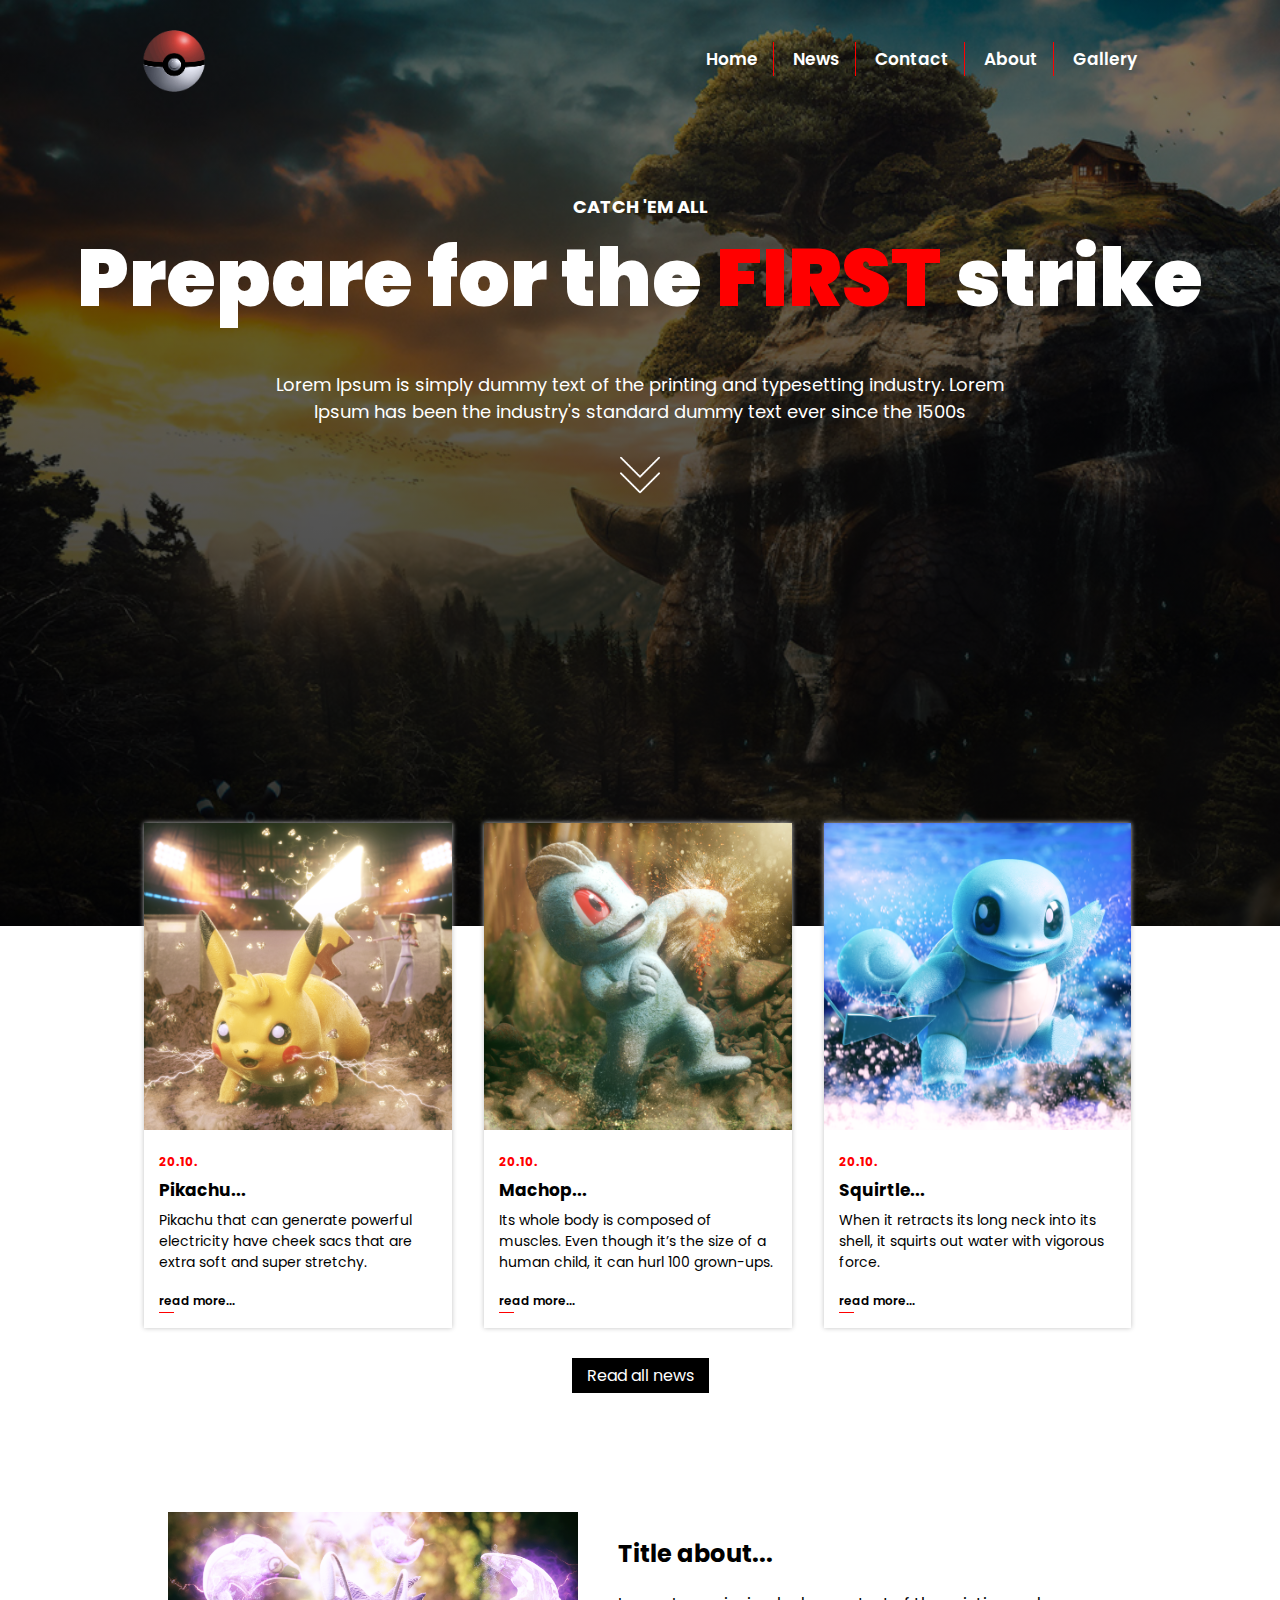
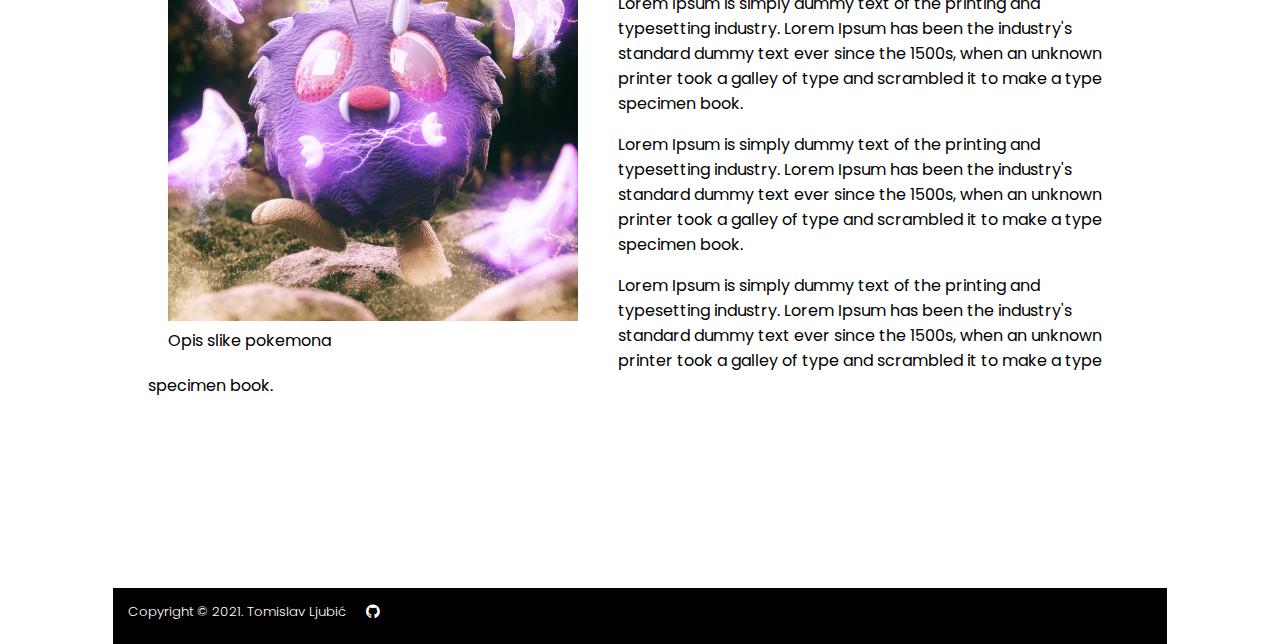
==== Projekt/Index.html @ a2834e58 "Initial commit" ====
<!DOCTYPE html>
<html lang="en">
<head>
    <meta charset="UTF-8">
    <meta http-equiv="X-UA-Compatible" content="IE=edge">
    <meta name="description" content="Projektni zadatak iz kolegija 'Napredne tehnike programiranja web servisa (.open-source)'">
    <meta name="keywords" content="HTML, CSS">
    <meta name="author" content="Tomislav Ljubić">
    <meta name="viewport" content="width=device-width, initial-scale=1.0">
    <link rel="stylesheet" href="style.css">

    <link rel="preconnect" href="https://fonts.googleapis.com">
    <link rel="preconnect" href="https://fonts.gstatic.com" crossorigin>
    <link href="https://fonts.googleapis.com/css2?family=Poppins&display=swap" rel="stylesheet">

    <link rel="stylesheet" href="https://cdnjs.cloudflare.com/ajax/libs/font-awesome/4.7.0/css/font-awesome.min.css">

    <title>Pokemons</title>
</head>
<body>

    <header>
        <nav>
            <div class="logo">
                <img src="Slike/Logo-pokemon.png">
            </div>

            <div class="navigation-list">
                <ul>
                    <li><a href="Index.html">Home</a></li>
                    <li><a href="News.html">News</a></li>
                    <li><a href="#">Contact</a></li>
                    <li><a href="#">About</a></li>
                    <li><a href="#">Gallery</a></li>
                </ul>
            </div>

        </nav>

        <div class="clear"></div>

        <div class="header-text">
            <h3>Catch 'em all</h3>
            <h1>Prepare for the <span class="red-bold">first</span> strike</h1>
            <p>Lorem Ipsum is simply dummy text of the printing and typesetting industry. Lorem Ipsum has been the industry's standard dummy text ever since the 1500s</p>
            <img src="Slike/down-arrow (1).png">
        </div>

    </header>


    <main>
        <div class="news">
            <article>
                <a href="#"><img src="Slike/Pikachu.png"></a>
                <div class="content">
                    <h4>20.10.</h4>
                    <a href="#"><h3>Pikachu...</h3></a>
                    <p>Pikachu that can generate powerful electricity have cheek sacs that are extra soft and super stretchy.</p>
                    <a href="#"><span class="line">read more...</span></a>
                </div>
            </article>

            <article>
                <a href="#"><img src="Slike/Machop.png"></a>
                <div class="content">
                    <h4>20.10.</h4>               
                    <a href="#"><h3>Machop...</h3></a>
                    <p>Its whole body is composed of muscles. Even though it’s the size of a human child, it can hurl 100 grown-ups.</p>
                    <a href="#"><span class="line">read more...</span></a>
                </div>
            </article>

            <article>
                <a href=#><img src="Slike/Squirtle.png"></a>
                <div class="content">
                    <h4>20.10.</h4>
                    <a href="#"><h3>Squirtle...</h3></a>
                    <p>When it retracts its long neck into its shell, it squirts out water with vigorous force.</p>
                    <a href="#"><span class="line">read more...</span></a>
                </div>
            </article>

            <div class="clear"></div>

            <div class="button">
                <a href="News.html">Read all news</a>
            </div>
            
        </div>


        <div class="about">
            <figure>
                <img src="Slike/Venonat.png">
                <figcaption>Opis slike pokemona</figcaption>
            </figure>

            <div class="about-content">
                <h2>Title about...</h2>
                <p>Lorem Ipsum is simply dummy text of the printing and typesetting industry. Lorem Ipsum has been the industry's standard dummy text ever since the 1500s, when an unknown printer took a galley of type and scrambled it to make a type specimen book.</p>
                <p>Lorem Ipsum is simply dummy text of the printing and typesetting industry. Lorem Ipsum has been the industry's standard dummy text ever since the 1500s, when an unknown printer took a galley of type and scrambled it to make a type specimen book.</p>
                <p>Lorem Ipsum is simply dummy text of the printing and typesetting industry. Lorem Ipsum has been the industry's standard dummy text ever since the 1500s, when an unknown printer took a galley of type and scrambled it to make a type specimen book.</p>
            </div>

            <div class="clear"></div>

        </div>

    </main>

    <footer>
        <div>
            <h5>Copyright © 2021. Tomislav Ljubić</h5>
            <a href="https://github.com/TLjubic-TVZ"><i class="fa fa-github"></i></a>
            <div class="clear"></div>
        </div>
        
        
    </footer>
    
</body>
</html>
---- Projekt/style.css ----
body {
    margin: 0;
    padding: 0;
    font-family: 'Poppins';
}

/* HEADER */

header {
    background: linear-gradient(0deg, rgba(0, 0, 0, 0.8), rgba(0, 0, 0, 0.5)), url(Slike/Bg.PNG);
    background-repeat: no-repeat;
    background-size: cover;

    padding-top: 2%;
    min-height: 100vh;
}


/* NAVIGATION */

nav {
    width: 80%;
    margin: 0 auto;
}

.logo {
    width: 15%;
    float: left;
}
.logo img {
    width: 60%;
    object-fit: cover;
}

.navigation-list {
    width: 85%;
    float: left;
    text-align: right;
}
.clear {
    clear: both !important;
}
.navigation-list ul {
    margin-top: 20px;
}
.navigation-list ul li {
    display: inline-block;
}
.navigation-list ul li a {
    text-decoration: none;
    font-size: 17px;
    font-family: "Poppins";
    font-weight: 600;
    color: white;
    padding: 5px 15px;
    border-right: 1px solid red;
}
.navigation-list ul li:nth-child(5) a {
    border: none;
}


/* TITLE - INTRO */

.header-text {
    margin-top: 10vh;
    text-align: center;
}
.header-text h3 {
    font-size: 18px;
    color: white; 
    text-transform: uppercase;
    text-align: center;
}
.header-text h1 {
    font-size: 80px;
    color: white;
    font-weight: 900;
    text-align: center;
    margin-top: -20px;
}
.red-bold {
    color: red;
    text-transform: uppercase;
}
.header-text p {
    font-size: 18px;
    color: white;
    text-align: center;
    width: 60%;
    margin: -20px auto 0;
}
.header-text img {
    width: 40px;
    margin-top: 30px;
}



/* MAIN - NEWS */

main {
    width: 80%;
    margin: -10% auto 0;
    /*background-color: white;*/
    padding: 2%;
}
.news article {
    width: 30%;
    margin: 0 1.6%;
    /*background-color: white;*/

    -webkit-box-shadow: 0px 0px 5px 0px rgba(194,194,194,1);
    -moz-box-shadow: 0px 0px 5px 0px rgba(194,194,194,1);
    box-shadow: 0px 0px 5px 0px rgba(194,194,194,1);

    float: left;
}
.news article img {
    width: 100%;
    object-fit: cover;
}
.news .content {
    padding: 0 15px 15px;
}
.news article h4 {
    font-size: 12px;
    color: red;
}
.news article h3 {
    font-size: 17px;
    margin-top: -10px;
}
.news article p {
    font-size: 14px;
    margin-top: -10px;
}
.news article a {
    text-decoration: none;
    color: black;
    font-size: 12px;
    font-weight: 600;
}
.news article a .line:after {
    content: "";
    display: block;
    width: 15px;
    border-top: 1px solid red;

}
.button {
    text-align: center;
}
.button a {
    text-align: center;
    margin-top: 30px;
    background-color: black;
    color: white;
    display: inline-block;
    text-decoration: none;
    padding: 5px 15px;
}



/* ABOUT */
.about {
    width: 100%;
    margin: 10% auto 0;
}
.about figure {
    width: 40%;
    float: left;
}
.about figure img {
    width: 100%;
    object-fit: cover;
}
.about .about-content {
    padding: 2%;
}



/* FOOTER */
footer {
    background-color: black;
    width: 80%;
    margin: 10% auto 0;
    padding: 15px 15px 0;
}
footer h5 {
    color: white;
    font-weight: 300;
    float: left;
    margin-top: -1px;
}
footer i {
    float: left;
    margin-left: 20px;
    font-size: 100px;
    color: white;
}
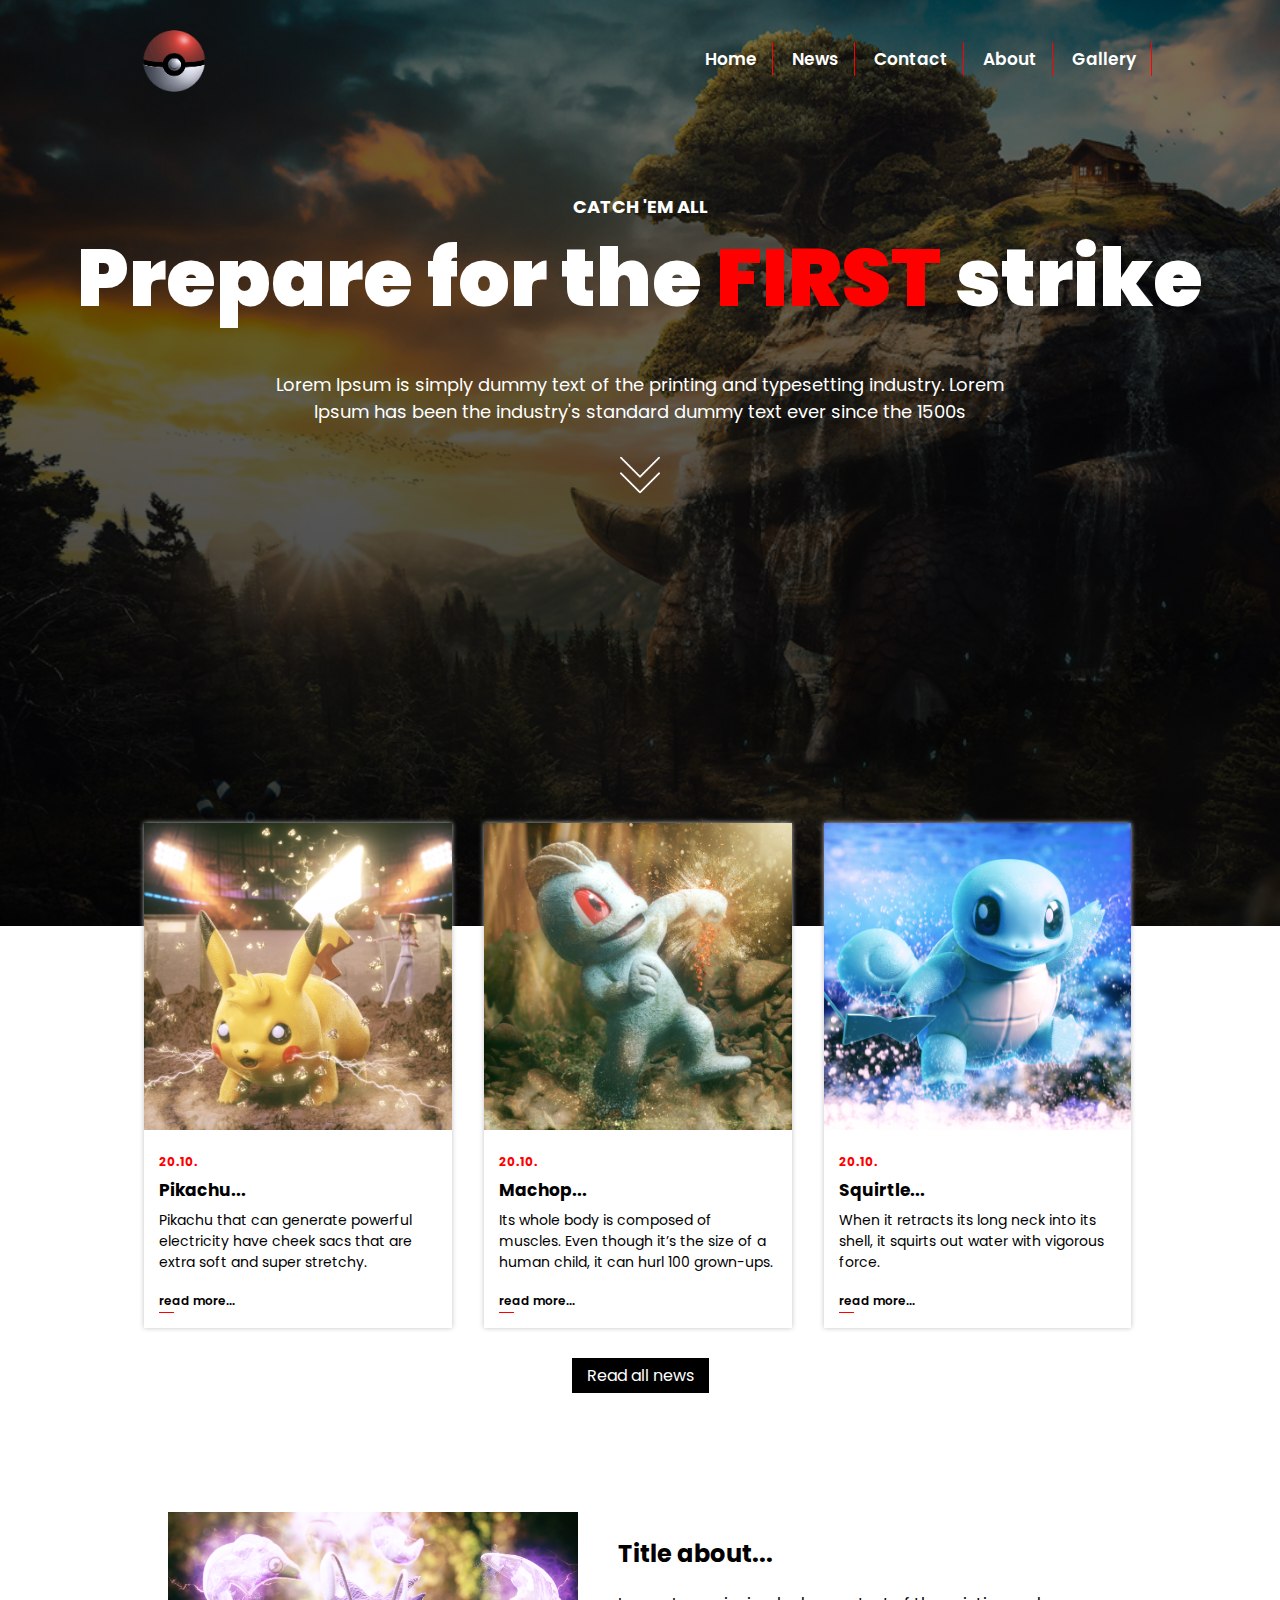
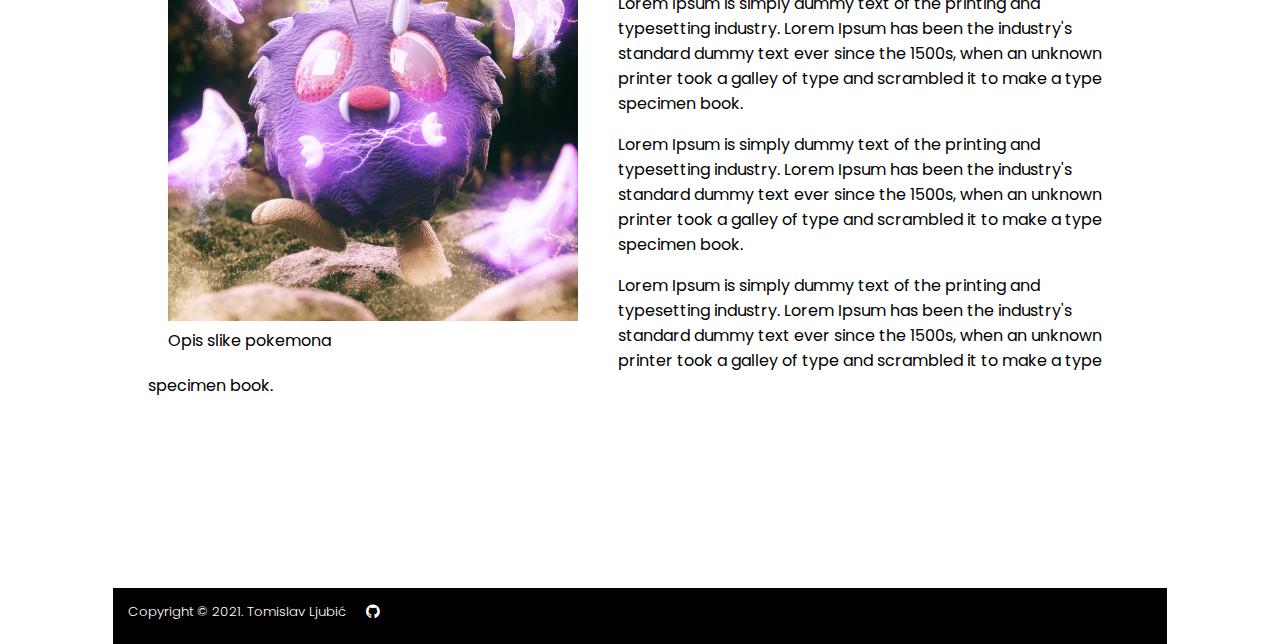
==== commit 85dec6d1: "PHP, MySQL" ====
--- a/Projekt/Index.html
+++ b/Projekt/Index.html
@@ -29,9 +29,9 @@
                 <ul>
                     <li><a href="Index.html">Home</a></li>
                     <li><a href="News.html">News</a></li>
-                    <li><a href="#">Contact</a></li>
-                    <li><a href="#">About</a></li>
-                    <li><a href="#">Gallery</a></li>
+                    <li><a href="Contact.html">Contact</a></li>
+                    <li><a href="About.html">About</a></li>
+                    <li><a href="Gallery.html">Gallery</a></li>
                 </ul>
             </div>
 
@@ -52,32 +52,32 @@
     <main>
         <div class="news">
             <article>
-                <a href="#"><img src="Slike/Pikachu.png"></a>
+                <a href="Article.html"><img src="Slike/Pikachu.png"></a>
                 <div class="content">
                     <h4>20.10.</h4>
-                    <a href="#"><h3>Pikachu...</h3></a>
+                    <a href="Article.html"><h3>Pikachu...</h3></a>
                     <p>Pikachu that can generate powerful electricity have cheek sacs that are extra soft and super stretchy.</p>
-                    <a href="#"><span class="line">read more...</span></a>
+                    <a href="Article.html"><span class="line">read more...</span></a>
                 </div>
             </article>
 
             <article>
-                <a href="#"><img src="Slike/Machop.png"></a>
+                <a href="Article.html"><img src="Slike/Machop.png"></a>
                 <div class="content">
                     <h4>20.10.</h4>               
-                    <a href="#"><h3>Machop...</h3></a>
+                    <a href="Article.html"><h3>Machop...</h3></a>
                     <p>Its whole body is composed of muscles. Even though it’s the size of a human child, it can hurl 100 grown-ups.</p>
-                    <a href="#"><span class="line">read more...</span></a>
+                    <a href="Article.html"><span class="line">read more...</span></a>
                 </div>
             </article>
 
             <article>
-                <a href=#><img src="Slike/Squirtle.png"></a>
+                <a href="Article.html"><img src="Slike/Squirtle.png"></a>
                 <div class="content">
                     <h4>20.10.</h4>
-                    <a href="#"><h3>Squirtle...</h3></a>
+                    <a href="Article.html"><h3>Squirtle...</h3></a>
                     <p>When it retracts its long neck into its shell, it squirts out water with vigorous force.</p>
-                    <a href="#"><span class="line">read more...</span></a>
+                    <a href="Article.html"><span class="line">read more...</span></a>
                 </div>
             </article>
 
--- a/Projekt/style.css
+++ b/Projekt/style.css
@@ -55,7 +55,7 @@
     padding: 5px 15px;
     border-right: 1px solid red;
 }
-.navigation-list ul li:nth-child(5) a {
+.navigation-list ul li:nth-child(7) a {
     border: none;
 }
 
@@ -179,6 +179,160 @@
 .about .about-content {
     padding: 2%;
 }
+
+
+
+/* ARTICLE DETAILS */
+.article-header {
+    background: linear-gradient(0deg, rgba(0, 0, 0, 0.8), rgba(0, 0, 0, 0.5)), url(Slike/Pikachu.png);
+    background-repeat: no-repeat;
+    background-size: cover;
+}
+.article-main {
+    background-color: white;
+    width: 70%;
+
+    -webkit-box-shadow: 0px 0px 5px 0px rgba(194,194,194,1);
+    -moz-box-shadow: 0px 0px 5px 0px rgba(194,194,194,1);
+    box-shadow: 0px 0px 5px 0px rgba(194,194,194,1);
+}
+.article-details {
+    padding: 5% 10%;
+}
+.article-details a {
+    background-color: black;
+    color: white;
+    text-decoration: none;
+    padding: 5px 10px; 
+    margin-top: 20px;
+    display: inline-block;
+}
+.article-details figure {
+    width: 30%;
+    margin: 1.6%; 
+    float: left;
+}
+.article-details figure img {
+    width: 100%;
+    height: 100%;
+    object-fit: cover;
+}
+
+
+
+/* CONTACT */
+.contact-main,
+.contact-details {
+    background-color: white;
+    width: 70%;
+    margin: 0 auto;
+    -webkit-box-shadow: 0px 0px 5px 0px rgba(194,194,194,1);
+    -moz-box-shadow: 0px 0px 5px 0px rgba(194,194,194,1);
+    box-shadow: 0px 0px 5px 0px rgba(194,194,194,1);
+}
+.contact-details {
+    padding: 5% 10%;
+}
+
+form {
+    width: 100%;
+}
+form input,
+form textarea {
+    background-color: #E7E7E7;
+    border: none;
+    outline: none;
+    padding: 7px;
+    width: 70%;
+}
+form input[type="submit"] {
+    background-color: #D5F9D3 !important;
+    text-transform: uppercase;
+    padding: 10px 20px;
+    font-weight: 600;
+    font-size: 12px;
+    width: 30%;
+}
+form input[type="submit"]:hover {
+    cursor: pointer;
+}
+
+
+
+/* GALLERY */
+
+.gallery-details {
+    background-color: white;
+    width: 100%;
+    padding-bottom: 50px;
+    margin: 0 auto;
+    
+}
+.gallery-details figure {
+    display: block;
+    margin-block-start: 0em;
+    margin-block-end: 0em;
+    margin-inline-start: 0px;
+    margin-inline-end: 0px;
+}
+.gallery-details {
+    display: flex;
+}
+.gallery-details figure {
+    width: 20%;
+    height: 400px;
+    transition: 0.3s;
+    background-color: black;
+}
+.gallery-details figure img {
+    width: 100%;
+    height: 100%;
+    object-fit: cover;
+    opacity: 0.5;
+    transition: 0.3s;
+}
+.gallery-details figure:hover {
+    width: 50%;
+}
+.gallery-details figure:hover img {
+    opacity: 1;
+}
+.sec2 {
+    margin-top: 50px;
+}
+
+
+
+
+/* ABOUT */
+.about-main,
+.about-details {
+    background-color: white;
+    width: 70%;
+    margin: 0 auto;
+    -webkit-box-shadow: 0px 0px 5px 0px rgba(194,194,194,1);
+    -moz-box-shadow: 0px 0px 5px 0px rgba(194,194,194,1);
+    box-shadow: 0px 0px 5px 0px rgba(194,194,194,1);
+}
+.about-details {
+    padding: 5% 10%;
+}
+
+
+
+
+/* REGISTER */
+.register-main {
+    background-color: white;
+    width: 70%;
+    margin: -10% auto 0;
+    -webkit-box-shadow: 0px 0px 5px 0px rgba(194,194,194,1);
+    -moz-box-shadow: 0px 0px 5px 0px rgba(194,194,194,1);
+    box-shadow: 0px 0px 5px 0px rgba(194,194,194,1);
+    padding: 5% 10%;
+}
+
+
 
 
 
